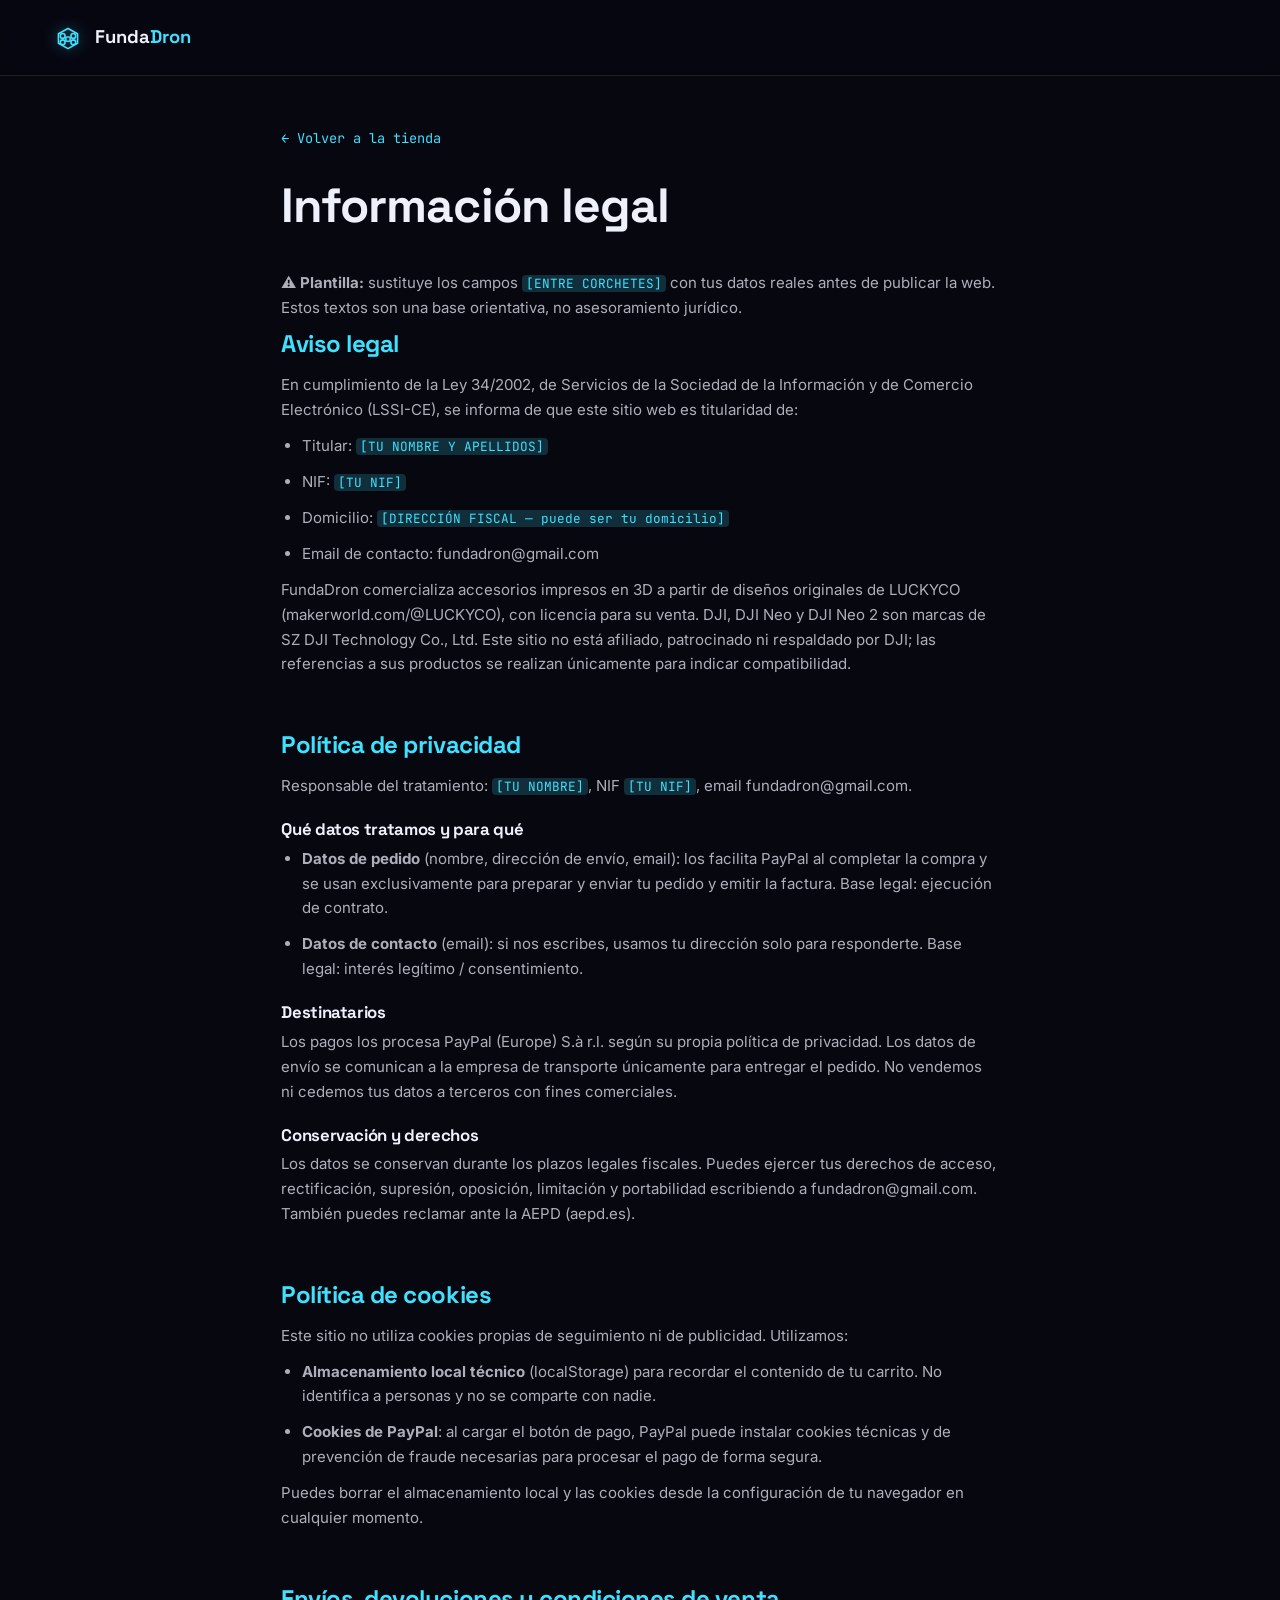
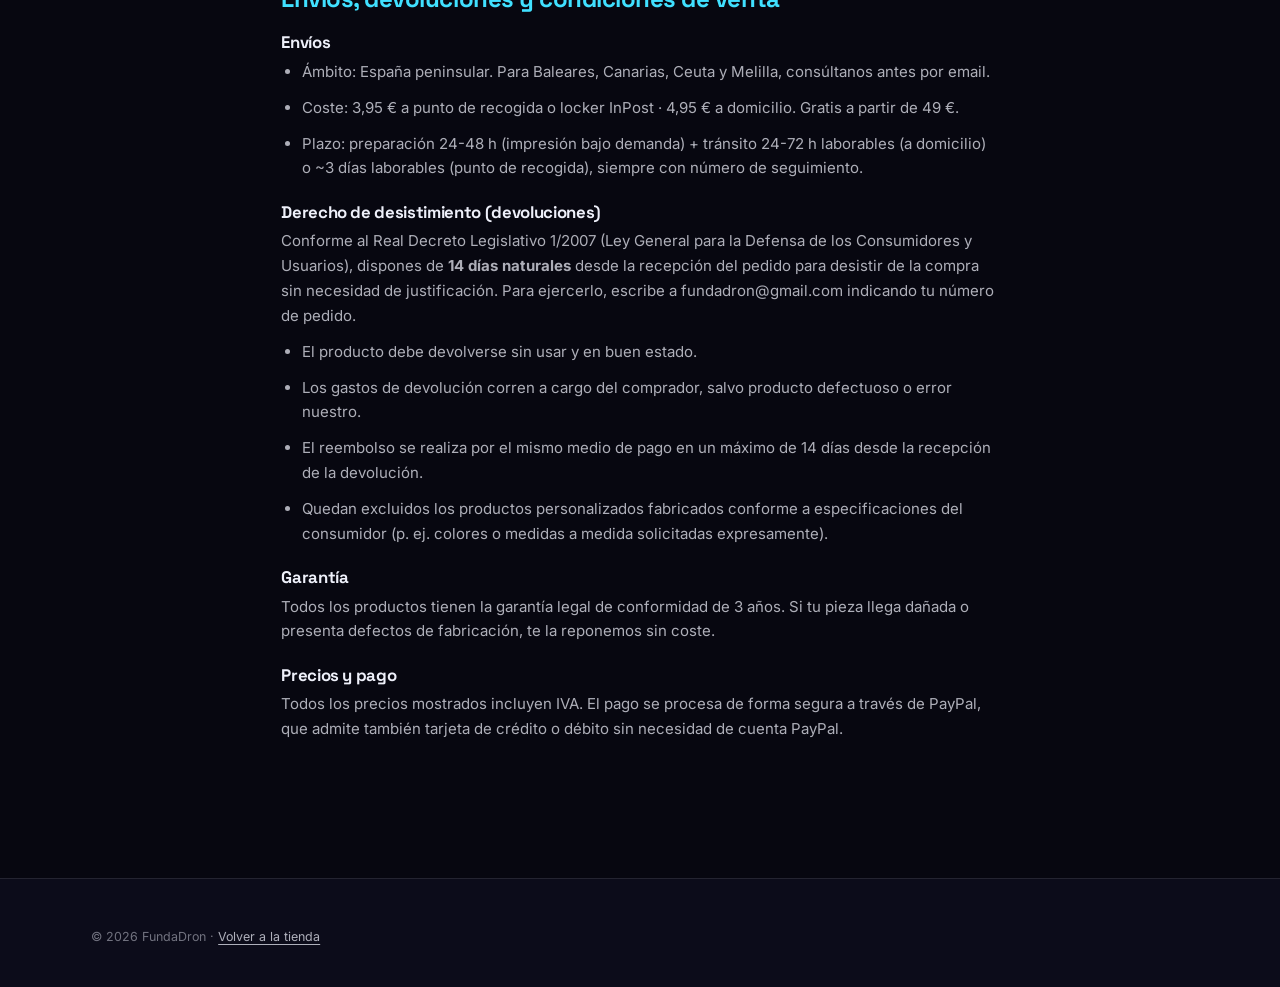
==== legal.html @ 3dba9b4b "Mover web a la raíz y quitar credencial filtrada de manifest.js" ====
<!DOCTYPE html>
<html lang="es">
<head>
  <meta charset="UTF-8" />
  <meta name="viewport" content="width=device-width, initial-scale=1.0" />
  <title>Información legal · FundaDron</title>
  <meta name="description" content="Aviso legal, política de privacidad, cookies y política de envíos y devoluciones de FundaDron." />
  <meta name="robots" content="noindex, follow" />
  <link rel="icon" type="image/svg+xml" href="assets/favicon.svg" />
  <link rel="preconnect" href="https://fonts.googleapis.com" />
  <link rel="preconnect" href="https://fonts.gstatic.com" crossorigin />
  <link rel="stylesheet" href="https://fonts.googleapis.com/css2?family=Space+Grotesk:wght@400;500;600;700&family=Inter:wght@300;400;500;600&family=JetBrains+Mono:wght@400;500&display=swap" />
  <link rel="stylesheet" href="styles.css?v=20260613" />
  <style>
    .legal-wrap { max-width: 820px; margin: 0 auto; padding: calc(var(--nav-h) + 3rem) var(--gutter) 5rem; }
    .legal-wrap h1 { font-size: clamp(2rem, 5vw, 3rem); margin-bottom: 2.5rem; }
    .legal-wrap section { margin-bottom: 3.5rem; scroll-margin-top: calc(var(--nav-h) + 20px); }
    .legal-wrap h2 { font-size: 1.5rem; margin-bottom: 1rem; color: var(--accent); }
    .legal-wrap h3 { font-size: 1.05rem; margin: 1.4rem 0 0.5rem; }
    .legal-wrap p, .legal-wrap li { color: var(--ink-soft); font-size: 0.94rem; margin-bottom: 0.7rem; }
    .legal-wrap ul { padding-left: 1.3rem; }
    .legal-wrap mark { background: rgba(64, 224, 255, 0.18); color: var(--accent); padding: 0 4px; border-radius: 4px; font-family: var(--mono); font-size: 0.85em; }
    .legal-back { display: inline-block; margin-bottom: 2rem; color: var(--accent); font-family: var(--mono); font-size: 0.85rem; }
  </style>
</head>
<body>
  <header class="nav is-solid">
    <a class="nav-brand" href="index.html">
      <svg class="nav-logo" viewBox="0 0 64 64" fill="none" stroke="currentColor" stroke-width="3" stroke-linecap="round" aria-hidden="true">
        <path d="M14 24 L32 14 L50 24 L50 42 L32 52 L14 42 Z" />
        <circle cx="22" cy="28" r="4.5" /><circle cx="42" cy="28" r="4.5" />
        <circle cx="22" cy="40" r="4.5" /><circle cx="42" cy="40" r="4.5" />
        <rect x="28" y="30" width="8" height="8" rx="2" />
      </svg>
      <span>Funda<em>Dron</em></span>
    </a>
  </header>

  <main class="legal-wrap">
    <a class="legal-back" href="index.html">← Volver a la tienda</a>
    <h1>Información legal</h1>
    <p><strong>⚠️ Plantilla:</strong> sustituye los campos <mark>[ENTRE CORCHETES]</mark> con tus datos reales antes de publicar la web. Estos textos son una base orientativa, no asesoramiento jurídico.</p>

    <section id="aviso">
      <h2>Aviso legal</h2>
      <p>En cumplimiento de la Ley 34/2002, de Servicios de la Sociedad de la Información y de Comercio Electrónico (LSSI-CE), se informa de que este sitio web es titularidad de:</p>
      <ul>
        <li>Titular: <mark>[TU NOMBRE Y APELLIDOS]</mark></li>
        <li>NIF: <mark>[TU NIF]</mark></li>
        <li>Domicilio: <mark>[DIRECCIÓN FISCAL — puede ser tu domicilio]</mark></li>
        <li>Email de contacto: fundadron@gmail.com</li>
      </ul>
      <p>FundaDron comercializa accesorios impresos en 3D a partir de diseños originales de LUCKYCO (makerworld.com/@LUCKYCO), con licencia para su venta. DJI, DJI Neo y DJI Neo 2 son marcas de SZ DJI Technology Co., Ltd. Este sitio no está afiliado, patrocinado ni respaldado por DJI; las referencias a sus productos se realizan únicamente para indicar compatibilidad.</p>
    </section>

    <section id="privacidad">
      <h2>Política de privacidad</h2>
      <p>Responsable del tratamiento: <mark>[TU NOMBRE]</mark>, NIF <mark>[TU NIF]</mark>, email fundadron@gmail.com.</p>
      <h3>Qué datos tratamos y para qué</h3>
      <ul>
        <li><strong>Datos de pedido</strong> (nombre, dirección de envío, email): los facilita PayPal al completar la compra y se usan exclusivamente para preparar y enviar tu pedido y emitir la factura. Base legal: ejecución de contrato.</li>
        <li><strong>Datos de contacto</strong> (email): si nos escribes, usamos tu dirección solo para responderte. Base legal: interés legítimo / consentimiento.</li>
      </ul>
      <h3>Destinatarios</h3>
      <p>Los pagos los procesa PayPal (Europe) S.à r.l. según su propia política de privacidad. Los datos de envío se comunican a la empresa de transporte únicamente para entregar el pedido. No vendemos ni cedemos tus datos a terceros con fines comerciales.</p>
      <h3>Conservación y derechos</h3>
      <p>Los datos se conservan durante los plazos legales fiscales. Puedes ejercer tus derechos de acceso, rectificación, supresión, oposición, limitación y portabilidad escribiendo a fundadron@gmail.com. También puedes reclamar ante la AEPD (aepd.es).</p>
    </section>

    <section id="cookies">
      <h2>Política de cookies</h2>
      <p>Este sitio no utiliza cookies propias de seguimiento ni de publicidad. Utilizamos:</p>
      <ul>
        <li><strong>Almacenamiento local técnico</strong> (localStorage) para recordar el contenido de tu carrito. No identifica a personas y no se comparte con nadie.</li>
        <li><strong>Cookies de PayPal</strong>: al cargar el botón de pago, PayPal puede instalar cookies técnicas y de prevención de fraude necesarias para procesar el pago de forma segura.</li>
      </ul>
      <p>Puedes borrar el almacenamiento local y las cookies desde la configuración de tu navegador en cualquier momento.</p>
    </section>

    <section id="devoluciones">
      <h2>Envíos, devoluciones y condiciones de venta</h2>
      <h3>Envíos</h3>
      <ul>
        <li>Ámbito: España peninsular. Para Baleares, Canarias, Ceuta y Melilla, consúltanos antes por email.</li>
        <li>Coste: 3,95 € a punto de recogida o locker InPost · 4,95 € a domicilio. Gratis a partir de 49 €.</li>
        <li>Plazo: preparación 24-48 h (impresión bajo demanda) + tránsito 24-72 h laborables (a domicilio) o ~3 días laborables (punto de recogida), siempre con número de seguimiento.</li>
      </ul>
      <h3>Derecho de desistimiento (devoluciones)</h3>
      <p>Conforme al Real Decreto Legislativo 1/2007 (Ley General para la Defensa de los Consumidores y Usuarios), dispones de <strong>14 días naturales</strong> desde la recepción del pedido para desistir de la compra sin necesidad de justificación. Para ejercerlo, escribe a fundadron@gmail.com indicando tu número de pedido.</p>
      <ul>
        <li>El producto debe devolverse sin usar y en buen estado.</li>
        <li>Los gastos de devolución corren a cargo del comprador, salvo producto defectuoso o error nuestro.</li>
        <li>El reembolso se realiza por el mismo medio de pago en un máximo de 14 días desde la recepción de la devolución.</li>
        <li>Quedan excluidos los productos personalizados fabricados conforme a especificaciones del consumidor (p. ej. colores o medidas a medida solicitadas expresamente).</li>
      </ul>
      <h3>Garantía</h3>
      <p>Todos los productos tienen la garantía legal de conformidad de 3 años. Si tu pieza llega dañada o presenta defectos de fabricación, te la reponemos sin coste.</p>
      <h3>Precios y pago</h3>
      <p>Todos los precios mostrados incluyen IVA. El pago se procesa de forma segura a través de PayPal, que admite también tarjeta de crédito o débito sin necesidad de cuenta PayPal.</p>
    </section>
  </main>

  <footer class="footer">
    <div class="footer-inner">
      <p class="footer-note">© 2026 FundaDron · <a href="index.html">Volver a la tienda</a></p>
    </div>
  </footer>
</body>
</html>
---- styles.css ----
/* =============================================================
   FundaDron — styles.css
   Arquetipo: Tech Premium oscuro · acento cian eléctrico
   v2 — con ficha de producto y galería de fotos.
   ============================================================= */

/* =============================================================
   1. Tokens
   ============================================================= */
:root {
  --bg:        #070710;
  --bg-2:      #0c0c1a;
  --bg-3:      #11112400;
  --card:      #0e0e1f;
  --card-2:    #131329;
  --ink:       #eef0fa;
  --ink-soft:  rgba(238, 240, 250, 0.72);
  --ink-mute:  rgba(238, 240, 250, 0.45);
  --accent:    #40e0ff;
  --accent-2:  #7b5cff;
  --accent-dim: rgba(64, 224, 255, 0.14);
  --gradient:  linear-gradient(120deg, #40e0ff 0%, #7b5cff 100%);
  --line:      rgba(238, 240, 250, 0.1);
  --line-2:    rgba(64, 224, 255, 0.25);

  --display: "Space Grotesk", "Inter", system-ui, sans-serif;
  --sans:    "Inter", system-ui, sans-serif;
  --mono:    "JetBrains Mono", ui-monospace, monospace;

  --ease-out:  cubic-bezier(0.16, 1, 0.3, 1);
  --ease-soft: cubic-bezier(0.25, 0.46, 0.45, 0.94);
  --ease-bounce: cubic-bezier(0.34, 1.56, 0.64, 1);

  --radius: 18px;
  --gutter: clamp(1.2rem, 4vw, 3.5rem);
  --nav-h: 76px;
}

/* =============================================================
   2. Reset & base
   ============================================================= */
*, *::before, *::after { box-sizing: border-box; margin: 0; }
html {
  -webkit-text-size-adjust: 100%;
  overflow-x: clip;
  scroll-behavior: smooth;
  scroll-padding-top: calc(var(--nav-h) + 12px);
}
@media (prefers-reduced-motion: reduce) { html { scroll-behavior: auto; } }
body {
  font-family: var(--sans);
  font-size: 16px;
  line-height: 1.65;
  color: var(--ink);
  background: var(--bg);
  -webkit-font-smoothing: antialiased;
  text-rendering: optimizeLegibility;
  overflow-x: clip;
  overscroll-behavior-y: none;
}
img, svg, video { display: block; max-width: 100%; }
img { height: auto; }
button { font: inherit; color: inherit; cursor: pointer; border: 0; background: none; }
a { color: inherit; text-decoration: none; }
p { text-wrap: pretty; }
h1, h2, h3, h4 { font-family: var(--display); text-wrap: balance; line-height: 1.04; letter-spacing: -0.02em; }
::selection { background: var(--accent); color: var(--bg); }
:focus-visible { outline: 2px solid var(--accent); outline-offset: 3px; border-radius: 4px; }

.skip-link {
  position: fixed; top: -100px; left: 1rem;
  padding: 0.6rem 1rem; background: var(--accent); color: var(--bg);
  z-index: 9999; border-radius: 8px; font-weight: 600;
}
.skip-link:focus { top: 1rem; }

/* =============================================================
   3. Utilidades
   ============================================================= */
.kicker {
  font-family: var(--mono);
  font-size: 0.78rem;
  letter-spacing: 0.22em;
  text-transform: uppercase;
  color: var(--accent);
  margin-bottom: 1.1rem;
}
.section-head { max-width: 1200px; margin: 0 auto 3rem; padding: 0 var(--gutter); }
.section-head h2 { font-size: clamp(2rem, 4.6vw, 3.4rem); font-weight: 600; }
.section-head h2 em, h1 em, h2 em { font-style: normal; background: var(--gradient); -webkit-background-clip: text; background-clip: text; color: transparent; }

.art-label {
  font-family: var(--mono);
  font-size: 11px;
  letter-spacing: 0.18em;
  fill: rgba(64, 224, 255, 0.55);
  stroke: none;
}

/* Reveal on scroll */
.reveal { opacity: 0; transform: translateY(34px); transition: opacity 0.9s var(--ease-out), transform 0.9s var(--ease-out); }
.reveal.is-visible { opacity: 1; transform: none; }
.reveal[data-split] { opacity: 1; transform: none; }
html.no-js .reveal { opacity: 1; transform: none; }

/* =============================================================
   4. Botones
   ============================================================= */
.btn {
  display: inline-flex; align-items: center; justify-content: center; gap: 0.5rem;
  padding: 0.85rem 1.7rem;
  border-radius: 999px;
  font-family: var(--display);
  font-weight: 600;
  font-size: 0.95rem;
  letter-spacing: 0.01em;
  transition: transform 0.35s var(--ease-bounce), box-shadow 0.35s var(--ease-out), background-position 0.6s var(--ease-out), border-color 0.3s;
  will-change: transform;
}
.btn-primary {
  color: #05060e;
  background: linear-gradient(120deg, #40e0ff 0%, #7b5cff 60%, #40e0ff 120%);
  background-size: 220% 100%;
  background-position: 0% 0%;
  box-shadow: 0 8px 30px rgba(64, 224, 255, 0.25);
}
.btn-primary:hover { transform: translateY(-2px) scale(1.02); background-position: 95% 0%; box-shadow: 0 12px 40px rgba(123, 92, 255, 0.4); }
.btn-ghost { border: 1px solid var(--line-2); color: var(--ink); background: rgba(64, 224, 255, 0.04); }
.btn-ghost:hover { transform: translateY(-2px); border-color: var(--accent); box-shadow: 0 8px 28px rgba(64, 224, 255, 0.15); }
.btn-lg { padding: 1.05rem 2.3rem; font-size: 1.05rem; }
.btn-add {
  padding: 0.55rem 1.15rem;
  border: 1px solid var(--line-2);
  border-radius: 999px;
  font-size: 0.88rem;
  background: var(--accent-dim);
  color: var(--accent);
  transition: background 0.3s, color 0.3s, transform 0.3s var(--ease-bounce), box-shadow 0.3s;
}
.btn-add:hover { background: var(--accent); color: var(--bg); transform: translateY(-2px); box-shadow: 0 6px 22px rgba(64, 224, 255, 0.35); }
.btn-add.is-added { background: var(--accent); color: var(--bg); }

/* =============================================================
   5. Splash
   ============================================================= */
.splash {
  position: fixed; inset: 0; z-index: 1000;
  display: grid; place-content: center; gap: 1rem; justify-items: center;
  background: var(--bg);
  color: var(--accent);
  transition: opacity 0.7s var(--ease-out), visibility 0.7s;
  animation: splashSafety 0.01s 4.5s forwards;
}
.splash.is-out { opacity: 0; visibility: hidden; pointer-events: none; }
@keyframes splashSafety { to { opacity: 0; visibility: hidden; pointer-events: none; } }
.splash-logo { width: 84px; height: 84px; filter: drop-shadow(0 0 18px rgba(64, 224, 255, 0.5)); }
.splash-draw { stroke-dasharray: 220; stroke-dashoffset: 220; animation: splashDraw 1.4s var(--ease-out) forwards; }
@keyframes splashDraw { to { stroke-dashoffset: 0; } }
.splash-word { font-family: var(--display); font-weight: 600; letter-spacing: 0.35em; text-transform: uppercase; font-size: 0.8rem; color: var(--ink-soft); animation: splashWord 0.9s 0.5s var(--ease-out) backwards; }
@keyframes splashWord { from { opacity: 0; transform: translateY(10px); } }

/* =============================================================
   6. Nav
   ============================================================= */
.nav {
  position: fixed; top: 0; left: 0; right: 0; z-index: 900;
  display: flex; align-items: center; gap: 1.5rem;
  height: var(--nav-h);
  padding: 0 var(--gutter);
  transition: background 0.4s var(--ease-out), border-color 0.4s, backdrop-filter 0.4s;
  border-bottom: 1px solid transparent;
}
.nav.is-solid {
  background: rgba(7, 7, 16, 0.82);
  border-bottom-color: var(--line);
}
@supports (backdrop-filter: blur(14px)) {
  .nav.is-solid { background: rgba(7, 7, 16, 0.6); backdrop-filter: blur(14px) saturate(140%); }
}
.nav-brand { display: flex; align-items: center; gap: 0.6rem; font-family: var(--display); font-weight: 700; font-size: 1.15rem; }
.nav-brand em { font-style: normal; color: var(--accent); }
.nav-logo { width: 34px; height: 34px; color: var(--accent); filter: drop-shadow(0 0 8px rgba(64, 224, 255, 0.4)); }
.nav-links { display: none; gap: 1.8rem; margin-left: auto; }
.nav-links a { font-size: 0.92rem; color: var(--ink-soft); position: relative; padding: 0.3rem 0; }
.nav-links a::after {
  content: ""; position: absolute; left: 0; bottom: 0; height: 1.5px; width: 100%;
  background: var(--gradient); transform: scaleX(0); transform-origin: right;
  transition: transform 0.4s var(--ease-out);
}
.nav-links a:hover { color: var(--ink); }
.nav-links a:hover::after { transform: scaleX(1); transform-origin: left; }
.nav-cart {
  position: relative; margin-left: auto;
  width: 44px; height: 44px; border-radius: 50%;
  display: grid; place-content: center;
  border: 1px solid var(--line-2);
  transition: background 0.3s, transform 0.3s var(--ease-bounce);
}
.nav-cart:hover { background: var(--accent-dim); transform: translateY(-2px); }
.nav-cart svg { width: 21px; height: 21px; }
.nav-cart-count {
  position: absolute; top: -5px; right: -5px;
  min-width: 20px; height: 20px; padding: 0 5px;
  display: grid; place-content: center;
  background: var(--gradient); color: #05060e;
  font-family: var(--mono); font-size: 0.72rem; font-weight: 700;
  border-radius: 999px;
}
.nav-cart-count.bump { animation: bump 0.4s var(--ease-bounce); }
@keyframes bump { 40% { transform: scale(1.45); } }
.nav-burger { display: grid; gap: 6px; padding: 10px; }
.nav-burger span { width: 24px; height: 2px; background: var(--ink); transition: transform 0.35s var(--ease-out), opacity 0.3s; }
.nav-burger[aria-expanded="true"] span:first-child { transform: translateY(4px) rotate(45deg); }
.nav-burger[aria-expanded="true"] span:last-child { transform: translateY(-4px) rotate(-45deg); }

@media (min-width: 960px) {
  .nav-links { display: flex; }
  .nav-cart { margin-left: 0; }
  .nav-burger { display: none; }
}
/* menú móvil */
.nav.menu-open .nav-links {
  display: flex; flex-direction: column; gap: 0;
  position: absolute; top: var(--nav-h); left: 0; right: 0;
  background: rgba(7, 7, 16, 0.97);
  border-bottom: 1px solid var(--line);
  padding: 0.5rem var(--gutter) 1.2rem;
}
.nav.menu-open .nav-links a { padding: 0.85rem 0; font-size: 1.05rem; border-bottom: 1px solid var(--line); }

/* =============================================================
   7. Hero
   ============================================================= */
.hero {
  position: relative;
  min-height: 100vh;
  min-height: 100svh;
  display: flex; flex-direction: column; justify-content: center;
  padding: calc(var(--nav-h) + 3rem) var(--gutter) 4rem;
  isolation: isolate;
}
.hero-glow {
  position: absolute; inset: 0; z-index: -2; pointer-events: none;
  background:
    radial-gradient(circle 540px at var(--mx, 70%) var(--my, 30%), rgba(64, 224, 255, 0.13) 0%, transparent 70%),
    radial-gradient(circle 720px at calc(var(--mx, 70%) - 18%) calc(var(--my, 30%) + 28%), rgba(123, 92, 255, 0.12) 0%, transparent 70%),
    radial-gradient(ellipse 90% 60% at 50% 110%, rgba(123, 92, 255, 0.08), transparent 70%);
}
.hero-grid {
  position: absolute; inset: 0; z-index: -1; pointer-events: none;
  background-image:
    linear-gradient(rgba(64, 224, 255, 0.045) 1px, transparent 1px),
    linear-gradient(90deg, rgba(64, 224, 255, 0.045) 1px, transparent 1px);
  background-size: 56px 56px;
  mask-image: radial-gradient(ellipse 80% 70% at 50% 40%, black 30%, transparent 75%);
  -webkit-mask-image: radial-gradient(ellipse 80% 70% at 50% 40%, black 30%, transparent 75%);
}
.hero-inner {
  max-width: 1200px; margin: 0 auto; width: 100%;
  display: grid; gap: 3rem; align-items: center;
}
.hero-title { font-size: clamp(2.5rem, 6.4vw, 4.6rem); font-weight: 700; max-width: 16ch; }
.hero-sub {
  margin-top: 1.4rem; font-size: clamp(1.02rem, 1.6vw, 1.2rem);
  color: var(--ink-soft); max-width: 46ch;
  font-family: var(--mono); font-size: clamp(0.92rem, 1.4vw, 1.02rem);
  min-height: 2.6em;
}
.hero-sub.typing::after { content: "▌"; color: var(--accent); animation: blink 0.9s step-start infinite; }
@keyframes blink { 50% { opacity: 0; } }
.hero-actions { margin-top: 2.2rem; display: flex; flex-wrap: wrap; gap: 0.9rem; }
.hero-stats {
  margin-top: 3rem; padding: 0; list-style: none;
  display: flex; flex-wrap: wrap; gap: 2.4rem;
}
.hero-stats li { display: grid; gap: 0.1rem; }
.hero-stats strong { font-family: var(--display); font-size: 1.7rem; font-weight: 700; color: var(--accent); }
.hero-stats span { font-size: 0.84rem; color: var(--ink-mute); }

.hero-visual { position: relative; display: grid; place-content: center; min-height: 340px; }

/* Ruta de vuelo punteada que se dibuja en bucle */
.hero-fpath { position: absolute; inset: -6% -4%; width: 108%; height: 112%; pointer-events: none; }
.fpath-line { animation: fpathDash 22s linear infinite; }
@keyframes fpathDash { to { stroke-dashoffset: -320; } }
.fpath-pulse { animation: fpathPulse 3.2s var(--ease-soft) infinite; transform-box: fill-box; transform-origin: center; }
.fpath-pulse.p2 { animation-delay: 1.6s; }
@keyframes fpathPulse {
  0% { transform: scale(0.4); opacity: 1; }
  80%, 100% { transform: scale(2.4); opacity: 0; }
}

/* Telemetría HUD flotante */
.hud {
  position: absolute; z-index: 2;
  font-family: var(--mono); font-size: 0.68rem; letter-spacing: 0.16em;
  color: var(--accent);
  padding: 0.4rem 0.75rem; border-radius: 8px;
  background: rgba(7, 7, 16, 0.66);
  border: 1px solid var(--line-2);
  display: inline-flex; align-items: center; gap: 0.45rem;
  animation: hudFloat 6s ease-in-out infinite;
  backdrop-filter: blur(4px);
}
.hud-dot { width: 7px; height: 7px; border-radius: 50%; background: #45e07e; box-shadow: 0 0 8px #45e07e; animation: hudBlink 2s step-start infinite; }
@keyframes hudBlink { 50% { opacity: 0.35; } }
.hud-1 { top: 6%; left: 2%; }
.hud-2 { top: 30%; right: 0; animation-delay: 1.2s; }
.hud-3 { bottom: 8%; left: 10%; animation-delay: 2.4s; }
@keyframes hudFloat { 0%, 100% { transform: translateY(0); } 50% { transform: translateY(-8px); } }

/* Vuelo del dron: deriva + ligero alabeo, encima del flotado base */
.hero-flight { animation: droneFly 13s ease-in-out infinite; will-change: transform; }
@keyframes droneFly {
  0%, 100% { transform: translate(0, 0) rotate(0deg); }
  25%      { transform: translate(20px, -16px) rotate(2.2deg); }
  50%      { transform: translate(-6px, -26px) rotate(-1.6deg); }
  75%      { transform: translate(-20px, -8px) rotate(1.2deg); }
}
.hero-drone { width: min(100%, 480px); animation: droneFloat 5.5s ease-in-out infinite; filter: drop-shadow(0 24px 50px rgba(64, 224, 255, 0.14)); }
@keyframes droneFloat { 0%, 100% { transform: translateY(0); } 50% { transform: translateY(-16px); } }

/* hélices entubadas girando */
.neo-prop {
  transform-box: fill-box; transform-origin: center;
  animation: neoSpin 0.45s linear infinite;
}
.neo-prop.n2 { animation-delay: 0.1s; animation-direction: reverse; }
.neo-prop.n3 { animation-delay: 0.18s; animation-direction: reverse; }
.neo-prop.n4 { animation-delay: 0.06s; }
@keyframes neoSpin { to { transform: rotate(360deg); } }

/* LED frontal parpadeando */
.led-g { animation: ledBlink 1.6s step-start infinite; }
@keyframes ledBlink { 50% { opacity: 0.25; } }

/* sombra en el suelo: respira al compás del vuelo */
.drone-shadow {
  transform-box: fill-box; transform-origin: center;
  animation: shadowBreath 5.5s ease-in-out infinite;
  filter: blur(6px);
}
@keyframes shadowBreath {
  0%, 100% { transform: scale(1); opacity: 0.5; }
  50%      { transform: scale(0.82); opacity: 0.3; }
}

.hero-scroll {
  position: absolute; left: 50%; bottom: 1.6rem; transform: translateX(-50%);
  width: 26px; height: 44px; border: 1.5px solid var(--line-2); border-radius: 999px;
  display: grid; justify-content: center; padding-top: 8px;
}
.hero-scroll span { width: 4px; height: 9px; background: var(--accent); border-radius: 4px; animation: scrollHint 1.8s var(--ease-soft) infinite; }
@keyframes scrollHint { 0% { transform: translateY(0); opacity: 1; } 70% { transform: translateY(14px); opacity: 0; } 100% { opacity: 0; } }

@media (min-width: 960px) {
  .hero-inner { grid-template-columns: 1.1fr 0.9fr; }
}

/* =============================================================
   8. Marquee
   ============================================================= */
.marquee { overflow: hidden; border-block: 1px solid var(--line); padding: 0.95rem 0; background: var(--bg-2); }
.marquee-track { display: flex; width: max-content; animation: marquee 36s linear infinite; }
.marquee-track span {
  font-family: var(--mono); font-size: 0.82rem; letter-spacing: 0.28em;
  color: var(--ink-mute); white-space: nowrap;
}
@keyframes marquee { to { transform: translateX(-50%); } }

/* =============================================================
   9. Features
   ============================================================= */
.features { padding: clamp(4.5rem, 9vw, 8rem) 0 2rem; }
.features-grid {
  max-width: 1200px; margin: 0 auto; padding: 0 var(--gutter);
  display: grid; gap: 1.2rem;
}
.feature-card {
  position: relative;
  padding: 2rem 1.8rem;
  background: linear-gradient(160deg, var(--card) 0%, var(--card-2) 100%);
  border: 1px solid var(--line);
  border-radius: var(--radius);
  transition: border-color 0.4s, transform 0.5s var(--ease-out), box-shadow 0.5s var(--ease-out);
}
.feature-card:hover { border-color: var(--line-2); box-shadow: 0 18px 50px rgba(64, 224, 255, 0.08); }
.feature-num { font-family: var(--mono); font-size: 0.75rem; letter-spacing: 0.3em; color: var(--accent); margin-bottom: 1.4rem; }
.feature-card h3 { font-size: 1.3rem; margin-bottom: 0.7rem; }
.feature-card p { color: var(--ink-soft); font-size: 0.95rem; }
@media (min-width: 720px) { .features-grid { grid-template-columns: repeat(3, 1fr); } }

/* =============================================================
   10. Catálogo
   ============================================================= */
.catalog { padding: clamp(4.5rem, 9vw, 8rem) 0; }
.catalog-filters {
  max-width: 1200px; margin: -1rem auto 2.4rem; padding: 0 var(--gutter);
  display: flex; flex-wrap: wrap; gap: 0.6rem;
}
.chip {
  padding: 0.5rem 1.2rem; border-radius: 999px;
  border: 1px solid var(--line); font-family: var(--mono); font-size: 0.8rem;
  letter-spacing: 0.08em; color: var(--ink-soft);
  transition: all 0.3s var(--ease-out);
}
.chip:hover { border-color: var(--line-2); color: var(--ink); }
.chip.is-active { background: var(--accent); border-color: var(--accent); color: var(--bg); font-weight: 600; }

.catalog-grid {
  max-width: 1200px; margin: 0 auto; padding: 0 var(--gutter);
  display: grid; gap: 1.4rem;
}
@media (min-width: 720px)  { .catalog-grid { grid-template-columns: repeat(2, 1fr); } }
@media (min-width: 1280px) { .catalog-grid { grid-template-columns: repeat(4, 1fr); } }

.product-card {
  position: relative;
  display: flex; flex-direction: column;
  background: linear-gradient(165deg, var(--card) 0%, var(--card-2) 100%);
  border: 1px solid var(--line);
  border-radius: var(--radius);
  overflow: clip;
  transition: border-color 0.4s, box-shadow 0.5s var(--ease-out), opacity 0.4s, transform 0.5s var(--ease-out);
}
.product-card:hover { border-color: var(--line-2); box-shadow: 0 22px 60px rgba(64, 224, 255, 0.1); }
.product-card.is-filtered { display: none; }
.product-badge {
  position: absolute; top: 0.9rem; right: 0.9rem; z-index: 2;
  font-family: var(--mono); font-size: 0.68rem; letter-spacing: 0.14em; text-transform: uppercase;
  padding: 0.32rem 0.7rem; border-radius: 999px;
  background: var(--gradient); color: #05060e; font-weight: 700;
}
.product-art {
  position: relative;
  aspect-ratio: 4 / 3;
  overflow: clip;
  background:
    linear-gradient(rgba(64, 224, 255, 0.035) 1px, transparent 1px),
    linear-gradient(90deg, rgba(64, 224, 255, 0.035) 1px, transparent 1px),
    radial-gradient(ellipse 90% 80% at 50% 45%, rgba(64, 224, 255, 0.06), transparent 75%);
  background-size: 28px 28px, 28px 28px, 100% 100%;
  border-bottom: 1px solid var(--line);
}
.product-art img {
  position: absolute; inset: 0;
  width: 100%; height: 100%;
  object-fit: contain;            /* foto completa, centrada, sin recortes */
  padding: 0.55rem;
  filter: drop-shadow(0 10px 24px rgba(0, 0, 0, 0.45));
  transition: transform 0.7s var(--ease-out), opacity 0.55s var(--ease-out);
}
.product-art .art-alt { opacity: 0; }
.product-card:hover .product-art img { transform: scale(1.04); }
.product-card:hover .product-art .art-alt { opacity: 1; }
.product-art::after {
  content: ""; position: absolute; inset: 0; pointer-events: none;
  background: linear-gradient(180deg, transparent 70%, rgba(7, 7, 16, 0.3) 100%);
}
.product-body { display: flex; flex-direction: column; flex: 1; padding: 1.3rem 1.3rem 1.4rem; gap: 0.45rem; }
.product-body h3 { font-size: 1.08rem; font-weight: 600; }
.product-sub { font-family: var(--mono); font-size: 0.74rem; letter-spacing: 0.1em; text-transform: uppercase; color: var(--accent); }
.product-desc { font-size: 0.88rem; color: var(--ink-soft); flex: 1; }
.product-foot { display: flex; align-items: center; justify-content: space-between; margin-top: 0.9rem; gap: 0.6rem; }
.product-price { font-family: var(--display); font-size: 1.35rem; font-weight: 700; }
.catalog-note {
  max-width: 1200px; margin: 2.2rem auto 0; padding: 0 var(--gutter);
  font-size: 0.84rem; color: var(--ink-mute);
}
.catalog-note a { color: var(--accent); }

/* =============================================================
   11. Pack
   ============================================================= */
.pack { padding: clamp(2rem, 6vw, 4rem) var(--gutter); }
.pack-card {
  position: relative;
  max-width: 1200px; margin: 0 auto;
  display: grid; gap: 2.5rem; align-items: center;
  padding: clamp(2rem, 5vw, 4rem);
  border-radius: 28px;
  background:
    radial-gradient(ellipse 80% 90% at 85% 20%, rgba(123, 92, 255, 0.16), transparent 60%),
    radial-gradient(ellipse 70% 80% at 10% 90%, rgba(64, 224, 255, 0.12), transparent 60%),
    linear-gradient(160deg, var(--card-2) 0%, var(--card) 100%);
  border: 1px solid var(--line-2);
  overflow: clip;
}
.pack-card::before {
  content: ""; position: absolute; inset: -2px; z-index: -1; border-radius: inherit;
  background: var(--gradient); opacity: 0.25; filter: blur(28px);
}
.pack-info h2 { font-size: clamp(1.9rem, 4vw, 3rem); margin-bottom: 1.4rem; }
.pack-list { list-style: none; padding: 0; display: grid; gap: 0.55rem; margin-bottom: 1.7rem; }
.pack-list li { padding-left: 1.6rem; position: relative; color: var(--ink-soft); }
.pack-list li::before { content: "◆"; position: absolute; left: 0; color: var(--accent); font-size: 0.7rem; top: 0.35em; }
.pack-price { display: flex; align-items: baseline; gap: 1rem; flex-wrap: wrap; margin-bottom: 1.6rem; }
.pack-old { text-decoration: line-through; color: var(--ink-mute); font-size: 1.15rem; }
.pack-now { font-family: var(--display); font-size: 2.6rem; font-weight: 700; background: var(--gradient); -webkit-background-clip: text; background-clip: text; color: transparent; }
.pack-save { font-family: var(--mono); font-size: 0.78rem; letter-spacing: 0.1em; text-transform: uppercase; padding: 0.35rem 0.8rem; border: 1px solid var(--line-2); border-radius: 999px; color: var(--accent); }
.pack-hint { margin-top: 1rem; font-size: 0.86rem; color: var(--ink-mute); }
.pack-collage {
  position: relative;
  width: min(100%, 380px);
  aspect-ratio: 1;
  margin: 0 auto;
}
.pack-collage img {
  position: absolute;
  border-radius: 16px;
  border: 1px solid var(--line-2);
  background: var(--card);
  object-fit: cover;
  box-shadow: 0 18px 50px rgba(0, 0, 0, 0.55);
  transition: transform 0.5s var(--ease-out), box-shadow 0.5s var(--ease-out);
}
.pc-main {
  left: 0; top: 4%;
  width: 60%; height: 78%;
  transform: rotate(-3.5deg);
  z-index: 1;
}
.pc-a {
  right: 0; top: 0;
  width: 46%; height: 44%;
  transform: rotate(3deg);
  z-index: 2;
}
.pc-b {
  right: 4%; bottom: 2%;
  width: 46%; height: 44%;
  transform: rotate(-4deg);
  z-index: 2;
}
.pack-collage:hover .pc-main { transform: rotate(-1deg) scale(1.03); box-shadow: 0 22px 60px rgba(64, 224, 255, 0.18); }
.pack-collage:hover .pc-a { transform: rotate(1deg) scale(1.04); }
.pack-collage:hover .pc-b { transform: rotate(-1.5deg) scale(1.04); }
.pc-tag {
  position: absolute; left: 4%; bottom: 6%; z-index: 3;
  font-family: var(--mono); font-size: 0.72rem; letter-spacing: 0.14em; text-transform: uppercase;
  padding: 0.4rem 0.85rem; border-radius: 999px;
  background: var(--gradient); color: #05060e; font-weight: 700;
  box-shadow: 0 8px 24px rgba(64, 224, 255, 0.35);
}
@media (min-width: 960px) { .pack-card { grid-template-columns: 1.2fr 0.8fr; } }

/* =============================================================
   12. Proceso
   ============================================================= */
.process { padding: clamp(4.5rem, 9vw, 8rem) 0 3rem; }
.process-steps {
  max-width: 1200px; margin: 0 auto; padding: 0 var(--gutter);
  list-style: none; display: grid; gap: 1.2rem;
  counter-reset: step;
}
.process-step {
  position: relative; padding: 2rem 1.8rem 2rem 1.8rem;
  border: 1px solid var(--line); border-radius: var(--radius);
  background: var(--bg-2);
  transition: border-color 0.4s, transform 0.5s var(--ease-out);
}
.process-step:hover { border-color: var(--line-2); transform: translateY(-4px); }
.process-num {
  font-family: var(--mono); font-size: 2.6rem; font-weight: 500;
  background: var(--gradient); -webkit-background-clip: text; background-clip: text; color: transparent;
  display: block; margin-bottom: 1rem; line-height: 1;
}
.process-step h3 { font-size: 1.25rem; margin-bottom: 0.6rem; }
.process-step p { color: var(--ink-soft); font-size: 0.95rem; }
@media (min-width: 720px) { .process-steps { grid-template-columns: repeat(3, 1fr); } }

/* =============================================================
   13. Specs
   ============================================================= */
.specs { padding: 2rem var(--gutter) clamp(4rem, 8vw, 6rem); }
.specs-table {
  max-width: 860px; margin: 0 auto;
  border: 1px solid var(--line); border-radius: var(--radius); overflow: clip;
}
.specs-row {
  display: grid; grid-template-columns: 1fr 1.6fr; gap: 1rem;
  padding: 1rem 1.4rem;
  border-bottom: 1px solid var(--line);
  font-size: 0.92rem;
  transition: background 0.3s;
}
.specs-row:last-child { border-bottom: 0; }
.specs-row:hover { background: var(--accent-dim); }
.specs-row span:first-child { font-family: var(--mono); font-size: 0.78rem; letter-spacing: 0.12em; text-transform: uppercase; color: var(--ink-mute); align-self: center; }

/* =============================================================
   14. FAQ
   ============================================================= */
.faq { padding: 0 0 clamp(4.5rem, 9vw, 8rem); }
.faq-list { max-width: 860px; margin: 0 auto; padding: 0 var(--gutter); display: grid; gap: 0.8rem; }
.faq-item {
  border: 1px solid var(--line); border-radius: 14px;
  background: var(--bg-2);
  transition: border-color 0.3s;
}
.faq-item[open] { border-color: var(--line-2); }
.faq-item summary {
  list-style: none; cursor: pointer;
  padding: 1.15rem 3rem 1.15rem 1.4rem;
  font-family: var(--display); font-weight: 600; font-size: 1.02rem;
  position: relative;
}
.faq-item summary::-webkit-details-marker { display: none; }
.faq-item summary::after {
  content: "+"; position: absolute; right: 1.3rem; top: 50%;
  transform: translateY(-50%);
  font-size: 1.5rem; font-weight: 300; color: var(--accent);
  transition: transform 0.35s var(--ease-out);
}
.faq-item[open] summary::after { transform: translateY(-50%) rotate(45deg); }
.faq-item p { padding: 0 1.4rem 1.3rem; color: var(--ink-soft); font-size: 0.94rem; }
.faq-item a { color: var(--accent); text-decoration: underline; text-underline-offset: 3px; }

/* =============================================================
   15. Contacto
   ============================================================= */
.contact { padding: 0 var(--gutter) clamp(5rem, 10vw, 8rem); }
.contact-inner {
  max-width: 1200px; margin: 0 auto; text-align: center;
  padding: clamp(3rem, 7vw, 5.5rem) var(--gutter);
  border-radius: 28px;
  background:
    radial-gradient(ellipse 60% 90% at 50% -10%, rgba(64, 224, 255, 0.14), transparent 65%),
    linear-gradient(180deg, var(--card-2) 0%, var(--card) 100%);
  border: 1px solid var(--line);
}
.contact-inner h2 { font-size: clamp(1.9rem, 4.4vw, 3.2rem); margin-bottom: 1.1rem; }
.contact-sub { color: var(--ink-soft); max-width: 50ch; margin: 0 auto 2rem; }

/* =============================================================
   16. Footer
   ============================================================= */
.footer { border-top: 1px solid var(--line); background: var(--bg-2); }
.footer-inner {
  max-width: 1200px; margin: 0 auto; padding: 3rem var(--gutter) 2.5rem;
  display: grid; gap: 2rem;
}
.footer-brand { display: grid; gap: 0.4rem; justify-items: start; }
.footer-brand .nav-logo { width: 40px; height: 40px; }
.footer-brand p { font-family: var(--display); font-weight: 700; font-size: 1.2rem; }
.footer-brand em { font-style: normal; color: var(--accent); }
.footer-tag { font-size: 0.85rem !important; font-weight: 400 !important; color: var(--ink-mute); font-family: var(--sans) !important; }
.footer-links { display: flex; flex-wrap: wrap; gap: 1.4rem; align-content: start; }
.footer-links a { font-size: 0.88rem; color: var(--ink-soft); }
.footer-links a:hover { color: var(--accent); }
.footer-note { font-size: 0.78rem; color: var(--ink-mute); }
.footer-note a { color: var(--ink-soft); text-decoration: underline; text-underline-offset: 3px; }
@media (min-width: 720px) { .footer-inner { grid-template-columns: 1fr auto; } .footer-note { grid-column: 1 / -1; } }

/* =============================================================
   17. Carrito
   ============================================================= */
.cart-overlay {
  position: fixed; inset: 0; z-index: 950;
  background: rgba(4, 4, 10, 0.6);
  opacity: 0; transition: opacity 0.4s var(--ease-out);
}
@supports (backdrop-filter: blur(6px)) { .cart-overlay { backdrop-filter: blur(6px); } }
.cart-overlay.is-open { opacity: 1; }
.cart {
  position: fixed; top: 0; right: 0; bottom: 0; z-index: 960;
  width: min(440px, 100vw);
  display: flex; flex-direction: column;
  background: var(--bg-2);
  border-left: 1px solid var(--line);
  transform: translateX(100%);
  transition: transform 0.5s var(--ease-out);
  box-shadow: -30px 0 80px rgba(0, 0, 0, 0.5);
}
.cart.is-open { transform: translateX(0); }
.cart-head {
  display: flex; align-items: center; justify-content: space-between;
  padding: 1.4rem 1.6rem; border-bottom: 1px solid var(--line);
}
.cart-head h2 { font-size: 1.3rem; }
.cart-close { font-size: 1.8rem; line-height: 1; width: 40px; height: 40px; border-radius: 50%; transition: background 0.3s, transform 0.3s; }
.cart-close:hover { background: var(--accent-dim); transform: rotate(90deg); }
.cart-items { flex: 1; overflow-y: auto; padding: 1.2rem 1.6rem; display: grid; gap: 0.9rem; align-content: start; }
.cart-empty { color: var(--ink-mute); text-align: center; margin-top: 3rem; line-height: 1.9; }
.cart-item {
  display: grid; grid-template-columns: 1fr auto; gap: 0.3rem 0.8rem;
  padding: 0.9rem 1rem;
  border: 1px solid var(--line); border-radius: 12px;
  background: var(--card);
  animation: cartIn 0.4s var(--ease-out);
}
@keyframes cartIn { from { opacity: 0; transform: translateX(20px); } }
.cart-item-name { font-family: var(--display); font-weight: 600; font-size: 0.95rem; }
.cart-item-price { font-family: var(--mono); font-size: 0.9rem; color: var(--accent); align-self: center; }
.cart-item-controls { display: flex; align-items: center; gap: 0.55rem; grid-column: 1 / -1; }
.cart-qty { display: flex; align-items: center; gap: 0.45rem; border: 1px solid var(--line); border-radius: 999px; padding: 0.15rem 0.4rem; }
.cart-qty button { width: 26px; height: 26px; border-radius: 50%; font-size: 1rem; transition: background 0.25s; }
.cart-qty button:hover { background: var(--accent-dim); }
.cart-qty span { font-family: var(--mono); font-size: 0.88rem; min-width: 1.4ch; text-align: center; }
.cart-remove { margin-left: auto; font-size: 0.78rem; color: var(--ink-mute); text-decoration: underline; text-underline-offset: 3px; }
.cart-remove:hover { color: #ff6b81; }
.cart-foot { border-top: 1px solid var(--line); padding: 1.2rem 1.6rem 1.5rem; display: grid; gap: 0.5rem; }
.cart-ship { display: grid; gap: 0.45rem; margin-bottom: 0.8rem; }
.cart-ship-opt {
  display: flex; align-items: center; gap: 0.6rem;
  padding: 0.65rem 0.85rem;
  border: 1px solid var(--line); border-radius: 12px;
  font-size: 0.88rem; cursor: pointer;
  transition: border-color 0.3s, background 0.3s;
}
.cart-ship-opt:hover { border-color: var(--line-2); }
.cart-ship-opt:has(input:checked) { border-color: var(--accent); background: var(--accent-dim); }
.cart-ship-opt input { accent-color: var(--accent); }
.cart-ship-opt span { flex: 1; color: var(--ink-soft); }
.cart-ship-opt strong { font-family: var(--mono); font-size: 0.85rem; }
.cart-pickup { display: grid; gap: 0.45rem; padding: 0.2rem 0.2rem 0; }
.cart-pickup a {
  font-family: var(--mono); font-size: 0.76rem; letter-spacing: 0.04em;
  color: var(--accent); text-decoration: underline; text-underline-offset: 3px;
}
.cart-pickup input {
  width: 100%; padding: 0.6rem 0.8rem;
  background: var(--card); color: var(--ink);
  border: 1px solid var(--line); border-radius: 10px;
  font: inherit; font-size: 0.84rem;
}
.cart-pickup input:focus { outline: none; border-color: var(--accent); }
.cart-pickup input::placeholder { color: var(--ink-mute); }
.btn-map { width: 100%; justify-content: center; padding: 0.65rem 1rem; font-size: 0.86rem; gap: 0.5rem; }
.cart-pickup-alt {
  font-family: var(--mono); font-size: 0.7rem; letter-spacing: 0.04em;
  color: var(--ink-mute); text-decoration: underline; text-underline-offset: 3px;
  justify-self: center;
}
.cart-pickup-alt:hover { color: var(--accent); }

/* Modal del mapa de puntos */
.mapview {
  margin: auto; padding: 0;
  border: 1px solid var(--line-2); border-radius: 20px;
  background: var(--bg-2); color: var(--ink);
  width: min(880px, calc(100vw - 1.6rem));
  max-height: calc(100vh - 1.6rem); max-height: calc(100dvh - 1.6rem);
  overflow: auto;
  box-shadow: 0 40px 120px rgba(0, 0, 0, 0.65);
}
.mapview::backdrop { background: rgba(4, 4, 10, 0.75); }
.mapview[open] { animation: pviewIn 0.45s var(--ease-out); }
.mapview-head {
  display: flex; align-items: center; justify-content: space-between;
  padding: 1.1rem 1.4rem 0.5rem;
}
.mapview-head h2 { font-size: 1.25rem; }
.mapview-hint { padding: 0 1.4rem 0.9rem; color: var(--ink-soft); font-size: 0.86rem; }
.mapview-zone {
  position: relative;
  background: #f5f5f5; /* el widget es claro: lo enmarcamos en blanco */
  border-top: 1px solid var(--line);
  min-height: 480px;
  border-radius: 0 0 20px 20px;
}
#mr-zone { min-height: 480px; }
#mr-zone iframe, #mr-zone .MRW-Results { max-width: 100%; }
.mapview-status {
  position: absolute; inset: 0;
  display: grid; place-content: center; text-align: center;
  padding: 2rem; color: #333; font-size: 0.95rem;
  pointer-events: none;
}
.mapview-status.is-error { color: #a02824; pointer-events: auto; }

.cart-line { display: flex; justify-content: space-between; font-size: 0.92rem; color: var(--ink-soft); }
.cart-line strong { color: var(--ink); font-family: var(--mono); }
.cart-line-free { font-size: 0.8rem; color: var(--accent); justify-content: center; }
.cart-total { font-size: 1.05rem; padding-top: 0.5rem; border-top: 1px dashed var(--line); margin-top: 0.3rem; }
.cart-total strong { font-size: 1.25rem; color: var(--accent); }
.cart-paypal { margin-top: 0.9rem; }
.cart-paypal-note {
  font-size: 0.82rem; color: var(--ink-soft);
  border: 1px dashed var(--line-2); border-radius: 10px; padding: 0.8rem 1rem;
  background: var(--accent-dim);
}
.cart-legal { font-size: 0.72rem; color: var(--ink-mute); margin-top: 0.6rem; }
.cart-legal a { text-decoration: underline; text-underline-offset: 2px; }

/* =============================================================
   18. Confirmación de pedido
   ============================================================= */
.order-ok {
  margin: auto; max-width: 420px; width: calc(100vw - 2.4rem);
  padding: 2.6rem 2.2rem; text-align: center;
  background: var(--bg-2); color: var(--ink);
  border: 1px solid var(--line-2); border-radius: 22px;
  box-shadow: 0 40px 120px rgba(0, 0, 0, 0.6);
}
.order-ok::backdrop { background: rgba(4, 4, 10, 0.7); }
.order-ok svg { width: 84px; margin: 0 auto 1.4rem; filter: drop-shadow(0 0 16px rgba(64, 224, 255, 0.5)); }
.ok-check { stroke-dasharray: 50; stroke-dashoffset: 50; }
.order-ok[open] .ok-check { animation: okDraw 0.7s 0.3s var(--ease-out) forwards; }
@keyframes okDraw { to { stroke-dashoffset: 0; } }
.order-ok h2 { font-size: 1.6rem; margin-bottom: 0.7rem; }
.order-ok p { color: var(--ink-soft); font-size: 0.94rem; margin-bottom: 1.6rem; }

/* =============================================================
   18b. Ficha de producto (galería)
   ============================================================= */
.product-card { cursor: pointer; }
.art-more {
  position: absolute; left: 0.9rem; bottom: 0.9rem; z-index: 2;
  display: inline-flex; align-items: center; gap: 0.4rem;
  padding: 0.3rem 0.75rem; border-radius: 999px;
  font-family: var(--mono); font-size: 0.7rem; letter-spacing: 0.1em;
  color: var(--ink); background: rgba(7, 7, 16, 0.65);
  border: 1px solid var(--line-2);
  opacity: 0; transform: translateY(6px);
  transition: opacity 0.35s var(--ease-out), transform 0.35s var(--ease-out);
  pointer-events: none;
}
.art-more::before { content: "⊕"; color: var(--accent); font-size: 0.85rem; }
.product-card:hover .art-more { opacity: 1; transform: none; }
@media (hover: none) { .art-more { opacity: 1; transform: none; } }

.pview {
  margin: auto; padding: 0; border: 1px solid var(--line-2); border-radius: 22px;
  background: var(--bg-2); color: var(--ink);
  width: min(960px, calc(100vw - 2rem));
  max-height: calc(100vh - 2rem); max-height: calc(100dvh - 2rem);
  overflow: auto;
  box-shadow: 0 40px 120px rgba(0, 0, 0, 0.65);
}
.pview::backdrop { background: rgba(4, 4, 10, 0.75); }
.pview[open] { animation: pviewIn 0.45s var(--ease-out); }
@keyframes pviewIn { from { opacity: 0; transform: translateY(26px) scale(0.98); } }
.pview-close {
  position: absolute; top: 0.8rem; right: 0.8rem; z-index: 5;
  width: 42px; height: 42px; border-radius: 50%;
  font-size: 1.7rem; line-height: 1;
  background: rgba(7, 7, 16, 0.7); border: 1px solid var(--line-2);
  transition: background 0.3s, transform 0.3s;
}
.pview-close:hover { background: var(--accent); color: var(--bg); transform: rotate(90deg); }
.pview-grid { display: grid; }
@media (min-width: 720px) { .pview-grid { grid-template-columns: 1.15fr 1fr; } }
.pview-main {
  position: relative; aspect-ratio: 4 / 3;
  background:
    radial-gradient(ellipse 80% 70% at 50% 45%, rgba(64, 224, 255, 0.05), transparent 75%),
    var(--card);
}
.pview-main img { width: 100%; height: 100%; object-fit: contain; }
.pview-arrow {
  position: absolute; top: 50%; transform: translateY(-50%);
  width: 44px; height: 44px; border-radius: 50%;
  font-size: 1.9rem; line-height: 1; display: grid; place-content: center;
  background: rgba(7, 7, 16, 0.65); border: 1px solid var(--line-2); color: var(--ink);
  transition: background 0.3s, color 0.3s;
}
.pview-arrow:hover { background: var(--accent); color: var(--bg); }
.pview-prev { left: 0.8rem; }
.pview-next { right: 0.8rem; }
.pview-counter {
  position: absolute; right: 0.9rem; bottom: 0.9rem;
  font-family: var(--mono); font-size: 0.72rem; letter-spacing: 0.12em;
  padding: 0.28rem 0.7rem; border-radius: 999px;
  background: rgba(7, 7, 16, 0.65); border: 1px solid var(--line);
}
.pview-thumbs {
  display: flex; gap: 0.5rem; padding: 0.7rem;
  overflow-x: auto; overflow-y: visible;
  background: var(--card);
  border-top: 1px solid var(--line);
}
.pview-thumb {
  flex: 0 0 auto; width: 70px; aspect-ratio: 4 / 3;
  border-radius: 8px; overflow: clip; padding: 0;
  border: 2px solid transparent; opacity: 0.55;
  transition: opacity 0.3s, border-color 0.3s;
}
.pview-thumb img { width: 100%; height: 100%; object-fit: cover; }
.pview-thumb.is-current, .pview-thumb:hover { opacity: 1; border-color: var(--accent); }
.pview-info { padding: 1.6rem 1.6rem 1.8rem; display: flex; flex-direction: column; gap: 0.7rem; }
.pview-info h2 { font-size: clamp(1.4rem, 2.6vw, 1.9rem); }
.pview-desc { color: var(--ink-soft); font-size: 0.94rem; }
.pview-features { list-style: none; padding: 0; display: grid; gap: 0.45rem; margin: 0.4rem 0; }
.pview-features li { padding-left: 1.5rem; position: relative; color: var(--ink-soft); font-size: 0.9rem; }
.pview-features li::before { content: "◆"; position: absolute; left: 0; top: 0.32em; color: var(--accent); font-size: 0.65rem; }
.pview-foot { display: flex; align-items: center; justify-content: space-between; gap: 1rem; margin-top: auto; padding-top: 0.8rem; flex-wrap: wrap; }
.pview-price { font-family: var(--display); font-size: 2rem; font-weight: 700; background: var(--gradient); -webkit-background-clip: text; background-clip: text; color: transparent; }
.pview-ship { font-family: var(--mono); font-size: 0.7rem; letter-spacing: 0.08em; color: var(--ink-mute); }

/* =============================================================
   19. Tilt (aplicado por JS)
   ============================================================= */
[data-tilt] { transform-style: preserve-3d; }

/* =============================================================
   20. Reduced motion — solo efectos intrusivos
   ============================================================= */
@media (prefers-reduced-motion: reduce) {
  .marquee-track { animation-duration: 90s; }
  .hero-drone { animation: none; }
  .hero-flight { animation: none; }
  .fpath-pulse { animation: none; opacity: 0; }
  .neo-prop { animation: none; }
  .drone-shadow { animation: none; }
  .hero-scroll span { animation: none; }
}
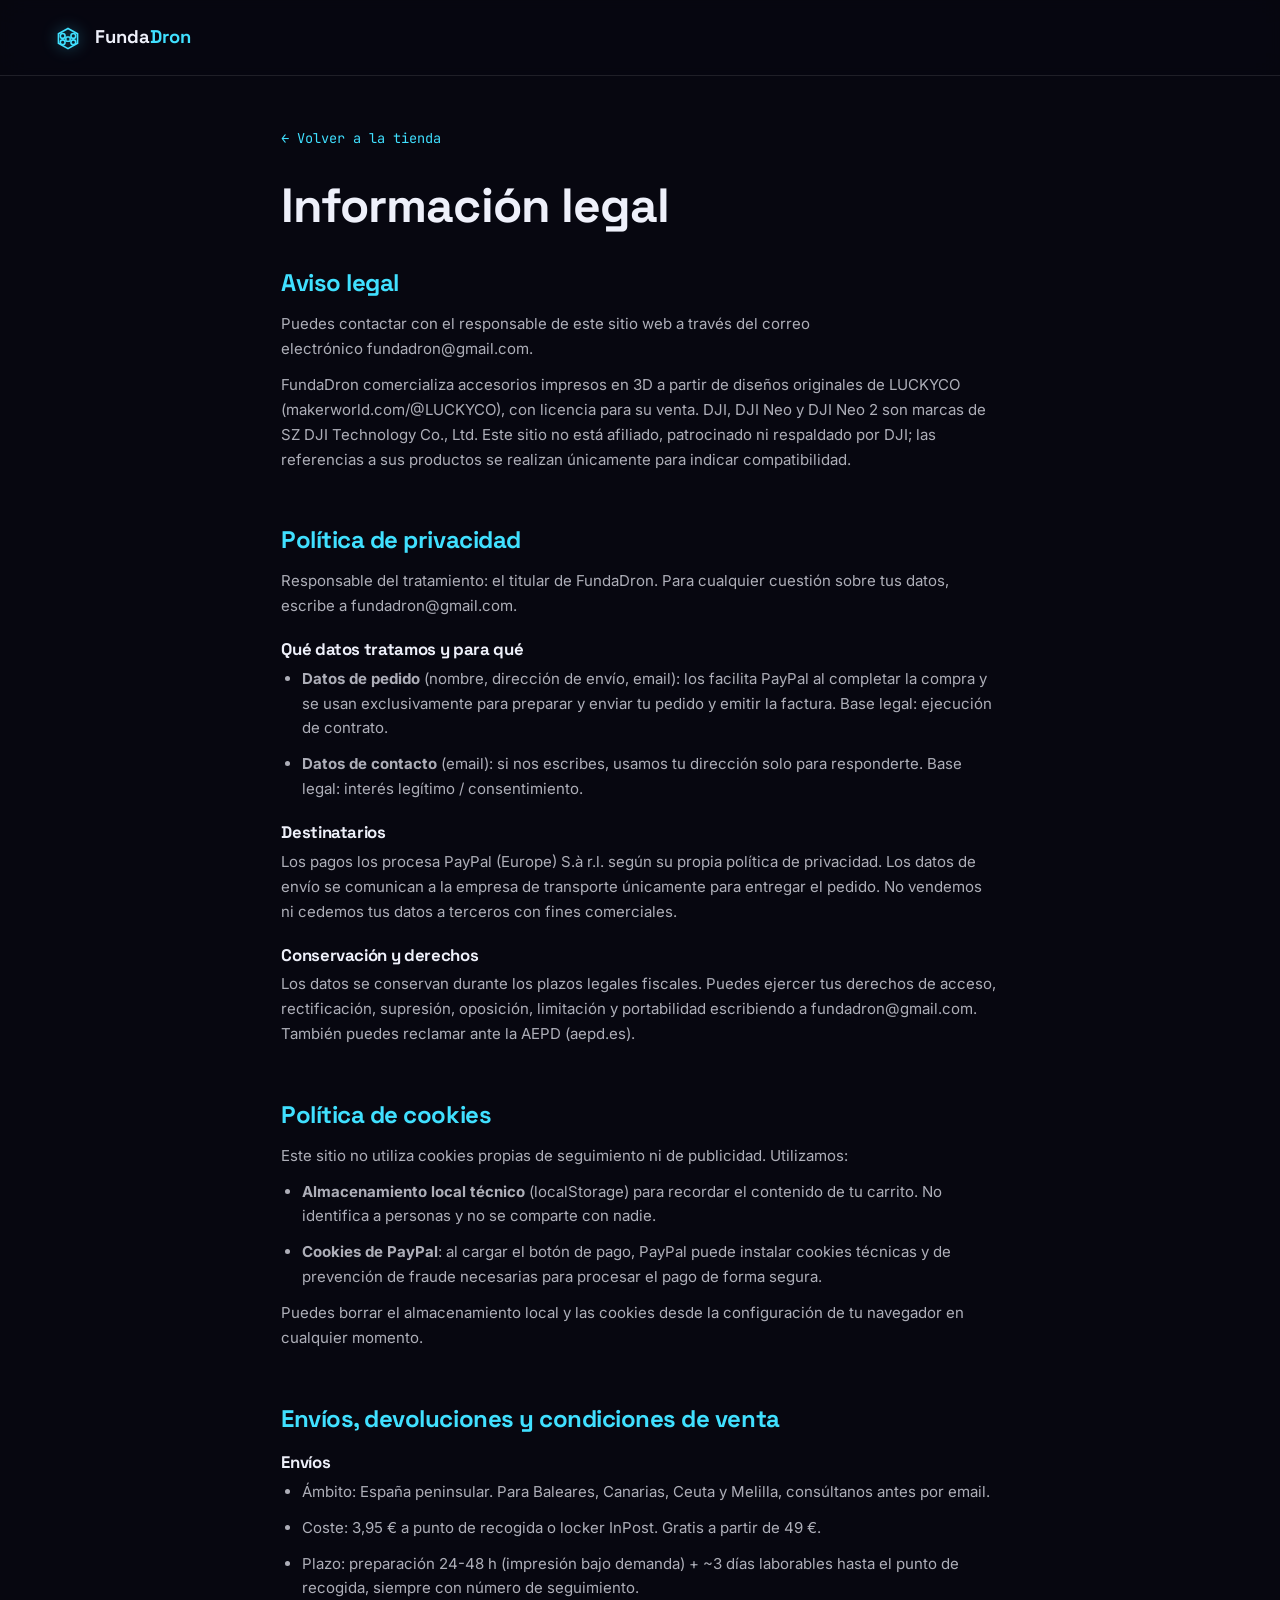
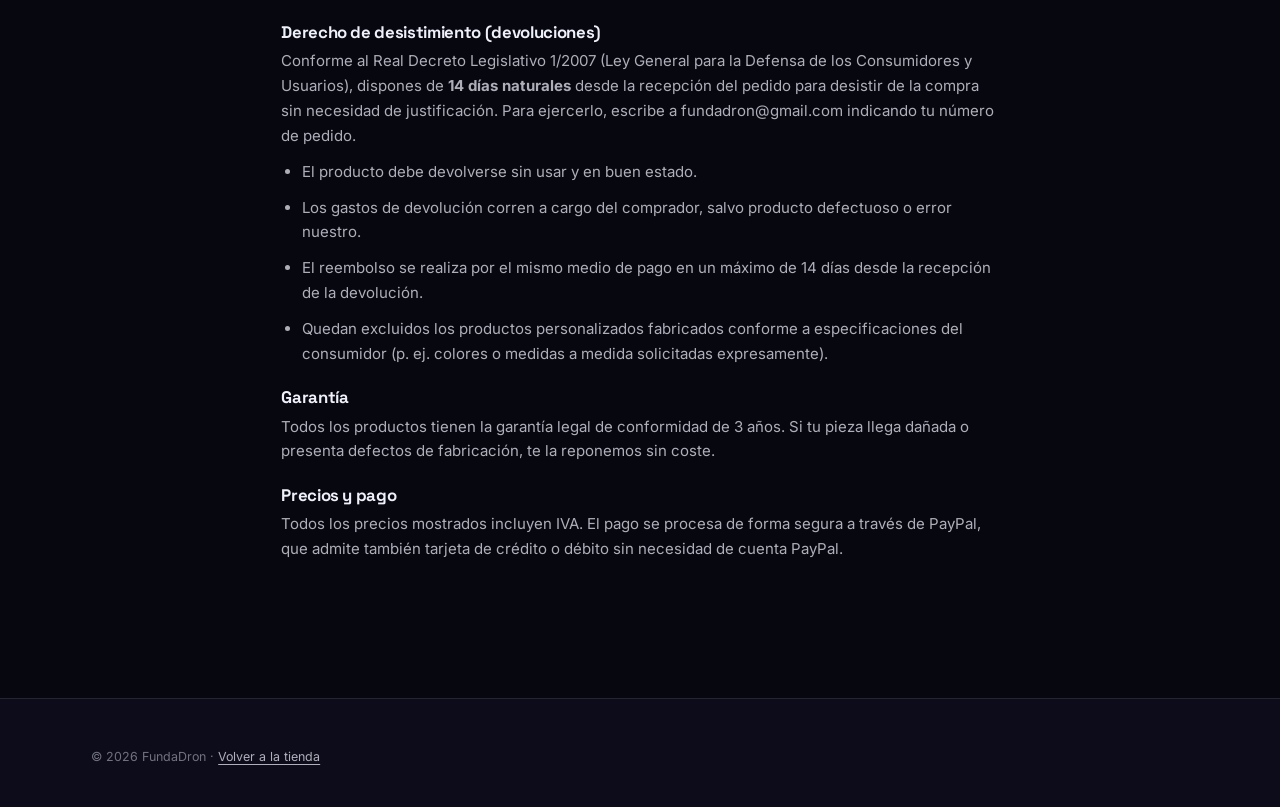
==== commit 99d3f31f: "Envío: solo punto de recogida (quitar domicilio) + aviso legal sin titular/NIF/corchetes" ====
--- a/legal.html
+++ b/legal.html
@@ -39,23 +39,16 @@
   <main class="legal-wrap">
     <a class="legal-back" href="index.html">← Volver a la tienda</a>
     <h1>Información legal</h1>
-    <p><strong>⚠️ Plantilla:</strong> sustituye los campos <mark>[ENTRE CORCHETES]</mark> con tus datos reales antes de publicar la web. Estos textos son una base orientativa, no asesoramiento jurídico.</p>
 
     <section id="aviso">
       <h2>Aviso legal</h2>
-      <p>En cumplimiento de la Ley 34/2002, de Servicios de la Sociedad de la Información y de Comercio Electrónico (LSSI-CE), se informa de que este sitio web es titularidad de:</p>
-      <ul>
-        <li>Titular: <mark>[TU NOMBRE Y APELLIDOS]</mark></li>
-        <li>NIF: <mark>[TU NIF]</mark></li>
-        <li>Domicilio: <mark>[DIRECCIÓN FISCAL — puede ser tu domicilio]</mark></li>
-        <li>Email de contacto: fundadron@gmail.com</li>
-      </ul>
+      <p>Puedes contactar con el responsable de este sitio web a través del correo electrónico <a href="mailto:fundadron@gmail.com">fundadron@gmail.com</a>.</p>
       <p>FundaDron comercializa accesorios impresos en 3D a partir de diseños originales de LUCKYCO (makerworld.com/@LUCKYCO), con licencia para su venta. DJI, DJI Neo y DJI Neo 2 son marcas de SZ DJI Technology Co., Ltd. Este sitio no está afiliado, patrocinado ni respaldado por DJI; las referencias a sus productos se realizan únicamente para indicar compatibilidad.</p>
     </section>
 
     <section id="privacidad">
       <h2>Política de privacidad</h2>
-      <p>Responsable del tratamiento: <mark>[TU NOMBRE]</mark>, NIF <mark>[TU NIF]</mark>, email fundadron@gmail.com.</p>
+      <p>Responsable del tratamiento: el titular de FundaDron. Para cualquier cuestión sobre tus datos, escribe a <a href="mailto:fundadron@gmail.com">fundadron@gmail.com</a>.</p>
       <h3>Qué datos tratamos y para qué</h3>
       <ul>
         <li><strong>Datos de pedido</strong> (nombre, dirección de envío, email): los facilita PayPal al completar la compra y se usan exclusivamente para preparar y enviar tu pedido y emitir la factura. Base legal: ejecución de contrato.</li>
@@ -82,8 +75,8 @@
       <h3>Envíos</h3>
       <ul>
         <li>Ámbito: España peninsular. Para Baleares, Canarias, Ceuta y Melilla, consúltanos antes por email.</li>
-        <li>Coste: 3,95 € a punto de recogida o locker InPost · 4,95 € a domicilio. Gratis a partir de 49 €.</li>
-        <li>Plazo: preparación 24-48 h (impresión bajo demanda) + tránsito 24-72 h laborables (a domicilio) o ~3 días laborables (punto de recogida), siempre con número de seguimiento.</li>
+        <li>Coste: 3,95 € a punto de recogida o locker InPost. Gratis a partir de 49 €.</li>
+        <li>Plazo: preparación 24-48 h (impresión bajo demanda) + ~3 días laborables hasta el punto de recogida, siempre con número de seguimiento.</li>
       </ul>
       <h3>Derecho de desistimiento (devoluciones)</h3>
       <p>Conforme al Real Decreto Legislativo 1/2007 (Ley General para la Defensa de los Consumidores y Usuarios), dispones de <strong>14 días naturales</strong> desde la recepción del pedido para desistir de la compra sin necesidad de justificación. Para ejercerlo, escribe a fundadron@gmail.com indicando tu número de pedido.</p>
--- a/styles.css
+++ b/styles.css
@@ -709,7 +709,8 @@
   transition: border-color 0.3s, background 0.3s;
 }
 .cart-ship-opt:hover { border-color: var(--line-2); }
-.cart-ship-opt:has(input:checked) { border-color: var(--accent); background: var(--accent-dim); }
+.cart-ship-opt:has(input:checked), .cart-ship-only { border-color: var(--accent); background: var(--accent-dim); }
+.cart-ship-only { cursor: default; }
 .cart-ship-opt input { accent-color: var(--accent); }
 .cart-ship-opt span { flex: 1; color: var(--ink-soft); }
 .cart-ship-opt strong { font-family: var(--mono); font-size: 0.85rem; }
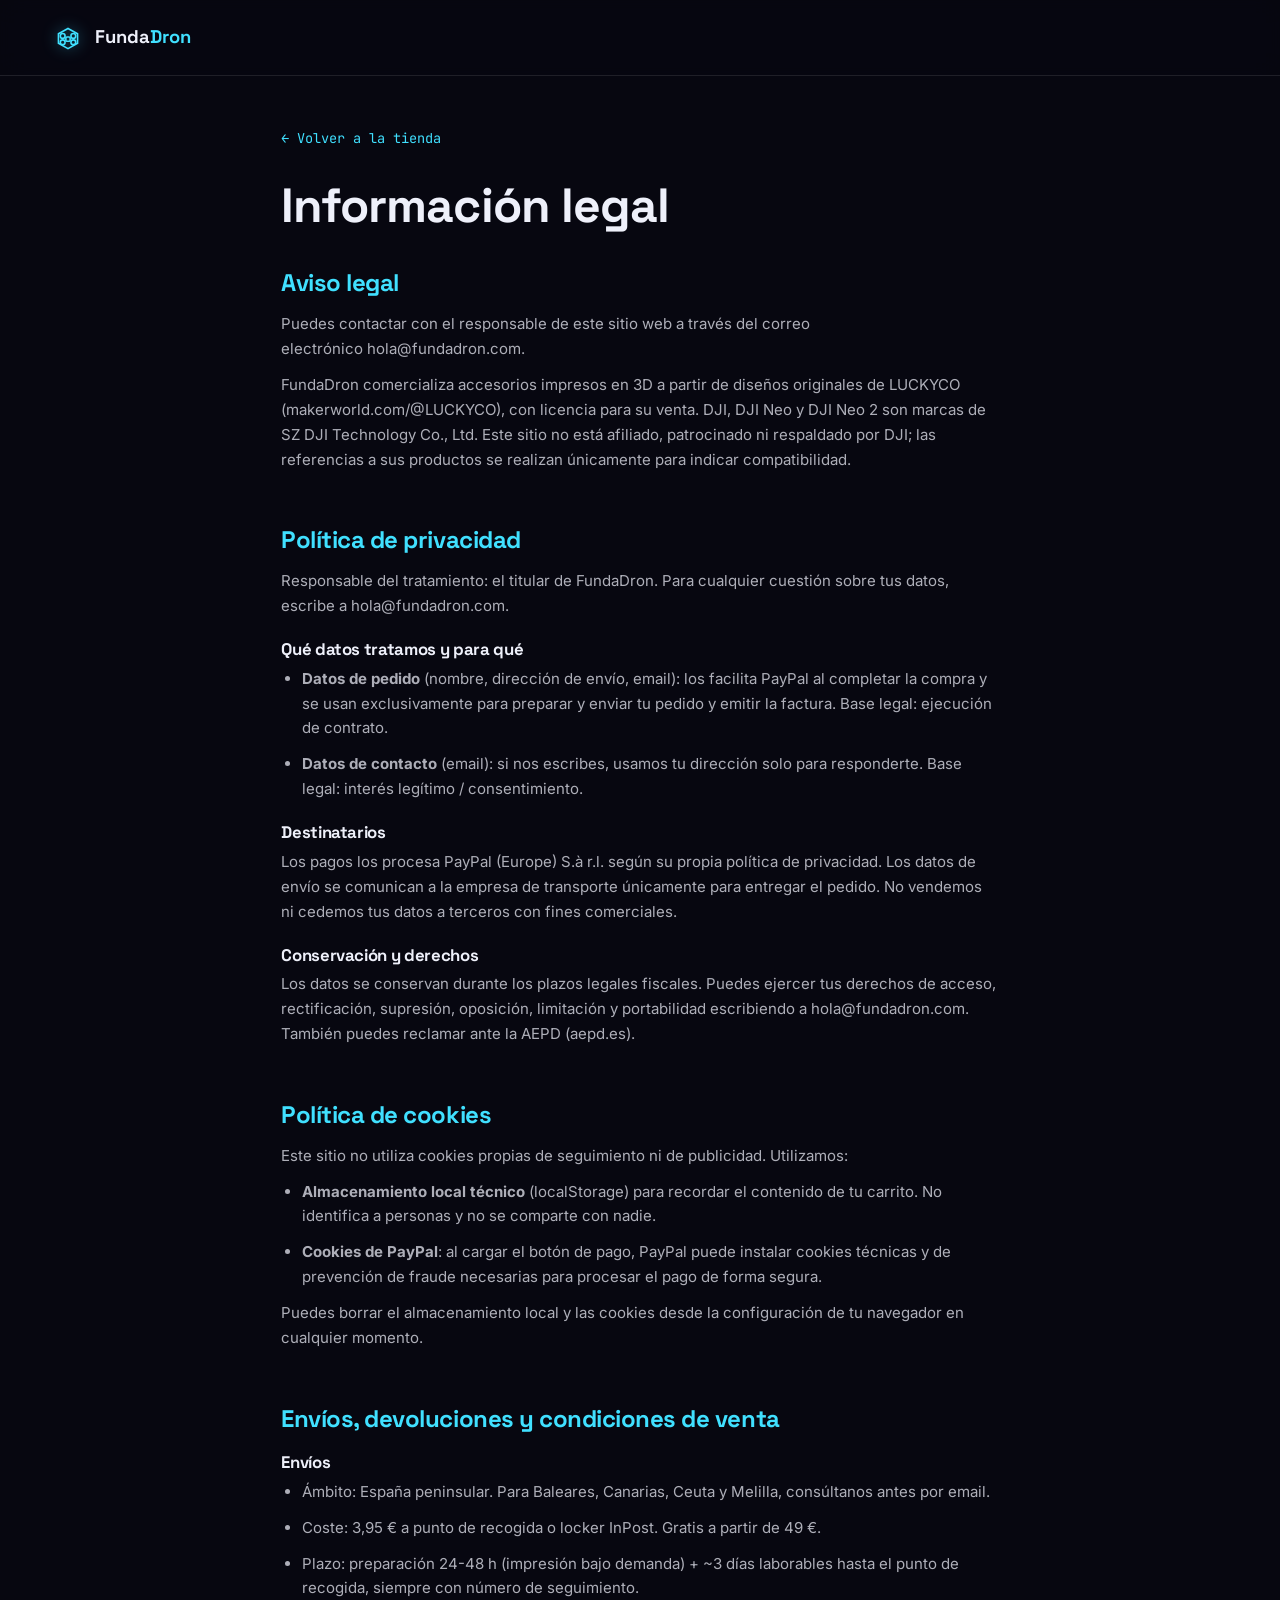
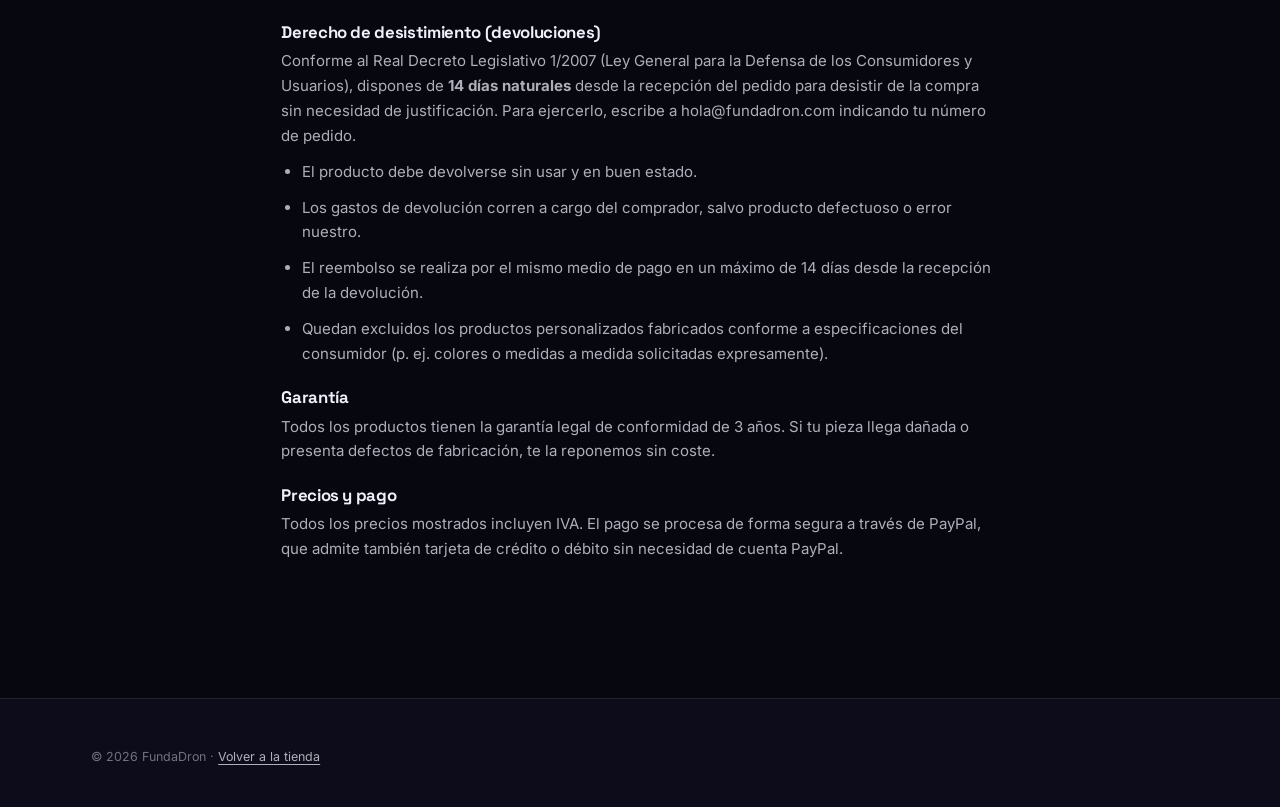
==== commit 4e915834: "Cambiar correo de contacto a hola@fundadron.com Co-Authored-By: Claude Opus 4.8 (1M context) <norepl" ====
--- a/legal.html
+++ b/legal.html
@@ -42,13 +42,13 @@
 
     <section id="aviso">
       <h2>Aviso legal</h2>
-      <p>Puedes contactar con el responsable de este sitio web a través del correo electrónico <a href="mailto:fundadron@gmail.com">fundadron@gmail.com</a>.</p>
+      <p>Puedes contactar con el responsable de este sitio web a través del correo electrónico <a href="mailto:hola@fundadron.com">hola@fundadron.com</a>.</p>
       <p>FundaDron comercializa accesorios impresos en 3D a partir de diseños originales de LUCKYCO (makerworld.com/@LUCKYCO), con licencia para su venta. DJI, DJI Neo y DJI Neo 2 son marcas de SZ DJI Technology Co., Ltd. Este sitio no está afiliado, patrocinado ni respaldado por DJI; las referencias a sus productos se realizan únicamente para indicar compatibilidad.</p>
     </section>
 
     <section id="privacidad">
       <h2>Política de privacidad</h2>
-      <p>Responsable del tratamiento: el titular de FundaDron. Para cualquier cuestión sobre tus datos, escribe a <a href="mailto:fundadron@gmail.com">fundadron@gmail.com</a>.</p>
+      <p>Responsable del tratamiento: el titular de FundaDron. Para cualquier cuestión sobre tus datos, escribe a <a href="mailto:hola@fundadron.com">hola@fundadron.com</a>.</p>
       <h3>Qué datos tratamos y para qué</h3>
       <ul>
         <li><strong>Datos de pedido</strong> (nombre, dirección de envío, email): los facilita PayPal al completar la compra y se usan exclusivamente para preparar y enviar tu pedido y emitir la factura. Base legal: ejecución de contrato.</li>
@@ -57,7 +57,7 @@
       <h3>Destinatarios</h3>
       <p>Los pagos los procesa PayPal (Europe) S.à r.l. según su propia política de privacidad. Los datos de envío se comunican a la empresa de transporte únicamente para entregar el pedido. No vendemos ni cedemos tus datos a terceros con fines comerciales.</p>
       <h3>Conservación y derechos</h3>
-      <p>Los datos se conservan durante los plazos legales fiscales. Puedes ejercer tus derechos de acceso, rectificación, supresión, oposición, limitación y portabilidad escribiendo a fundadron@gmail.com. También puedes reclamar ante la AEPD (aepd.es).</p>
+      <p>Los datos se conservan durante los plazos legales fiscales. Puedes ejercer tus derechos de acceso, rectificación, supresión, oposición, limitación y portabilidad escribiendo a hola@fundadron.com. También puedes reclamar ante la AEPD (aepd.es).</p>
     </section>
 
     <section id="cookies">
@@ -79,7 +79,7 @@
         <li>Plazo: preparación 24-48 h (impresión bajo demanda) + ~3 días laborables hasta el punto de recogida, siempre con número de seguimiento.</li>
       </ul>
       <h3>Derecho de desistimiento (devoluciones)</h3>
-      <p>Conforme al Real Decreto Legislativo 1/2007 (Ley General para la Defensa de los Consumidores y Usuarios), dispones de <strong>14 días naturales</strong> desde la recepción del pedido para desistir de la compra sin necesidad de justificación. Para ejercerlo, escribe a fundadron@gmail.com indicando tu número de pedido.</p>
+      <p>Conforme al Real Decreto Legislativo 1/2007 (Ley General para la Defensa de los Consumidores y Usuarios), dispones de <strong>14 días naturales</strong> desde la recepción del pedido para desistir de la compra sin necesidad de justificación. Para ejercerlo, escribe a hola@fundadron.com indicando tu número de pedido.</p>
       <ul>
         <li>El producto debe devolverse sin usar y en buen estado.</li>
         <li>Los gastos de devolución corren a cargo del comprador, salvo producto defectuoso o error nuestro.</li>
